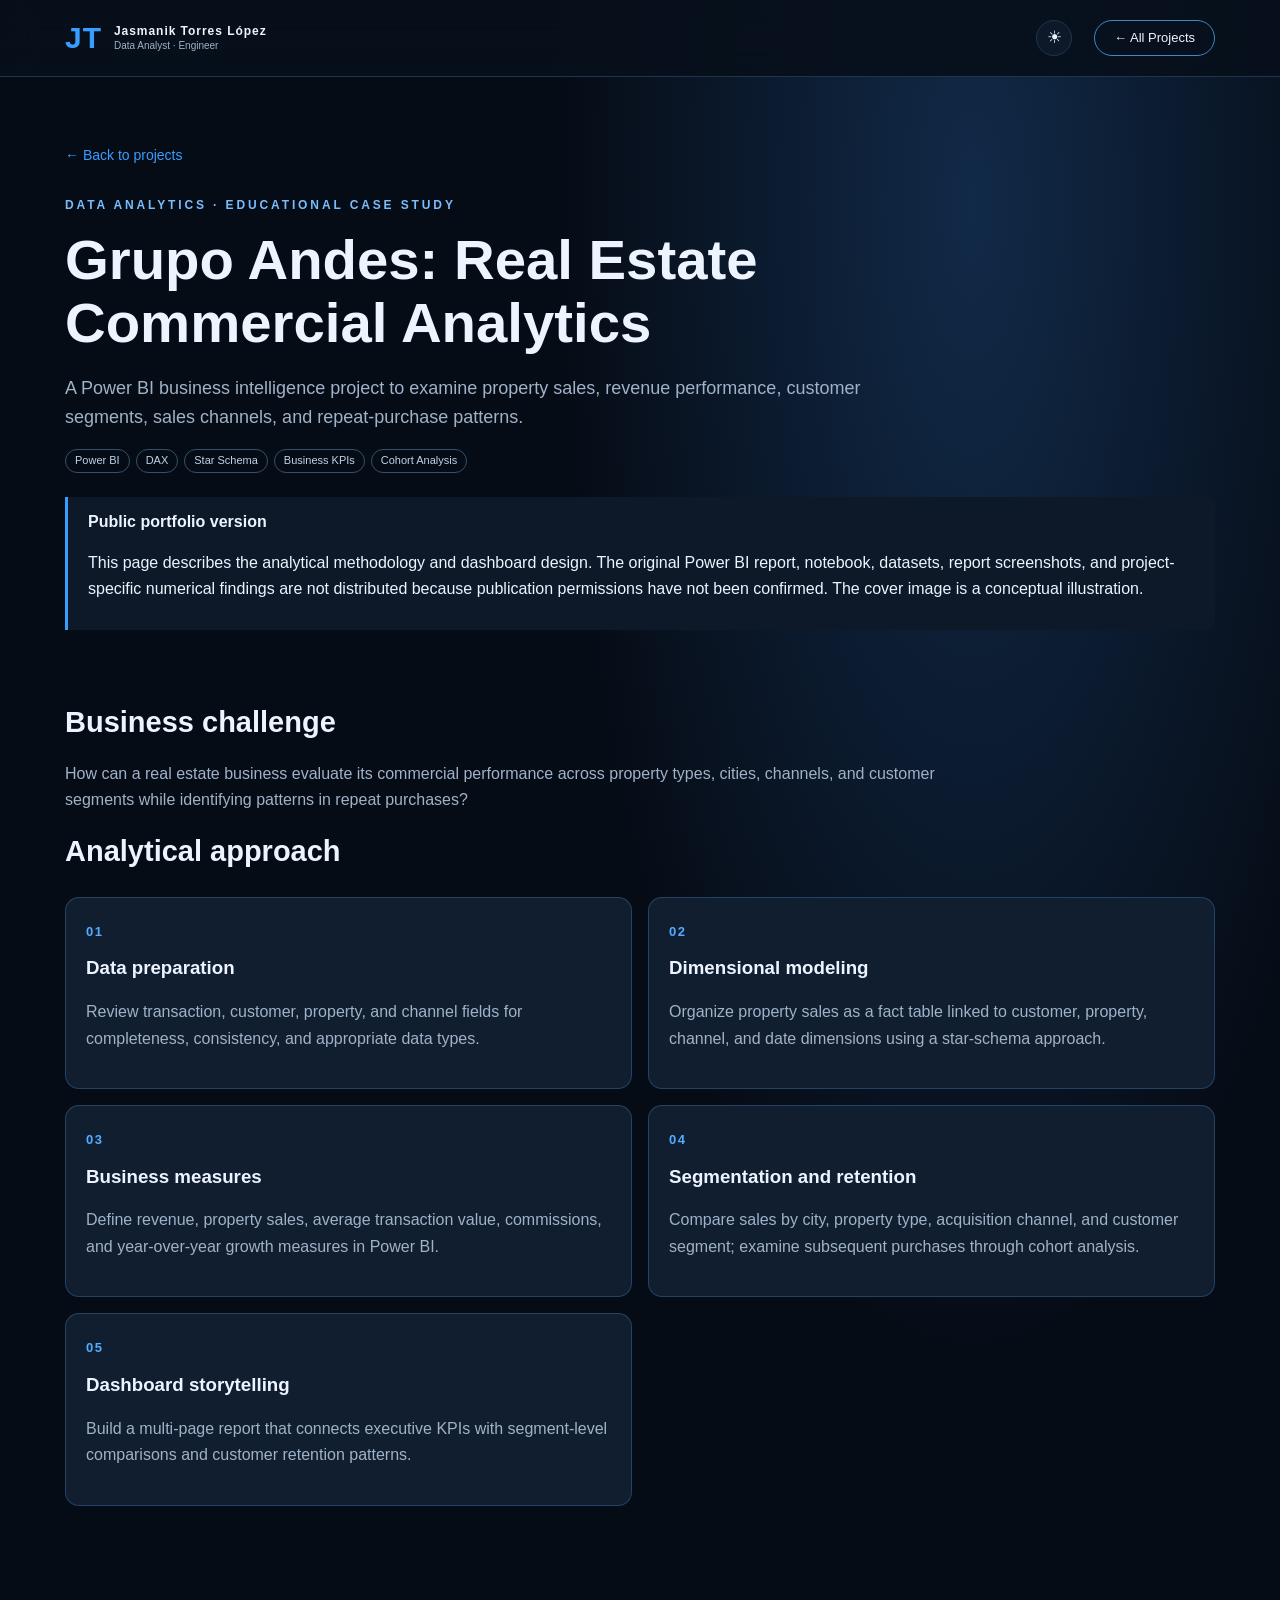
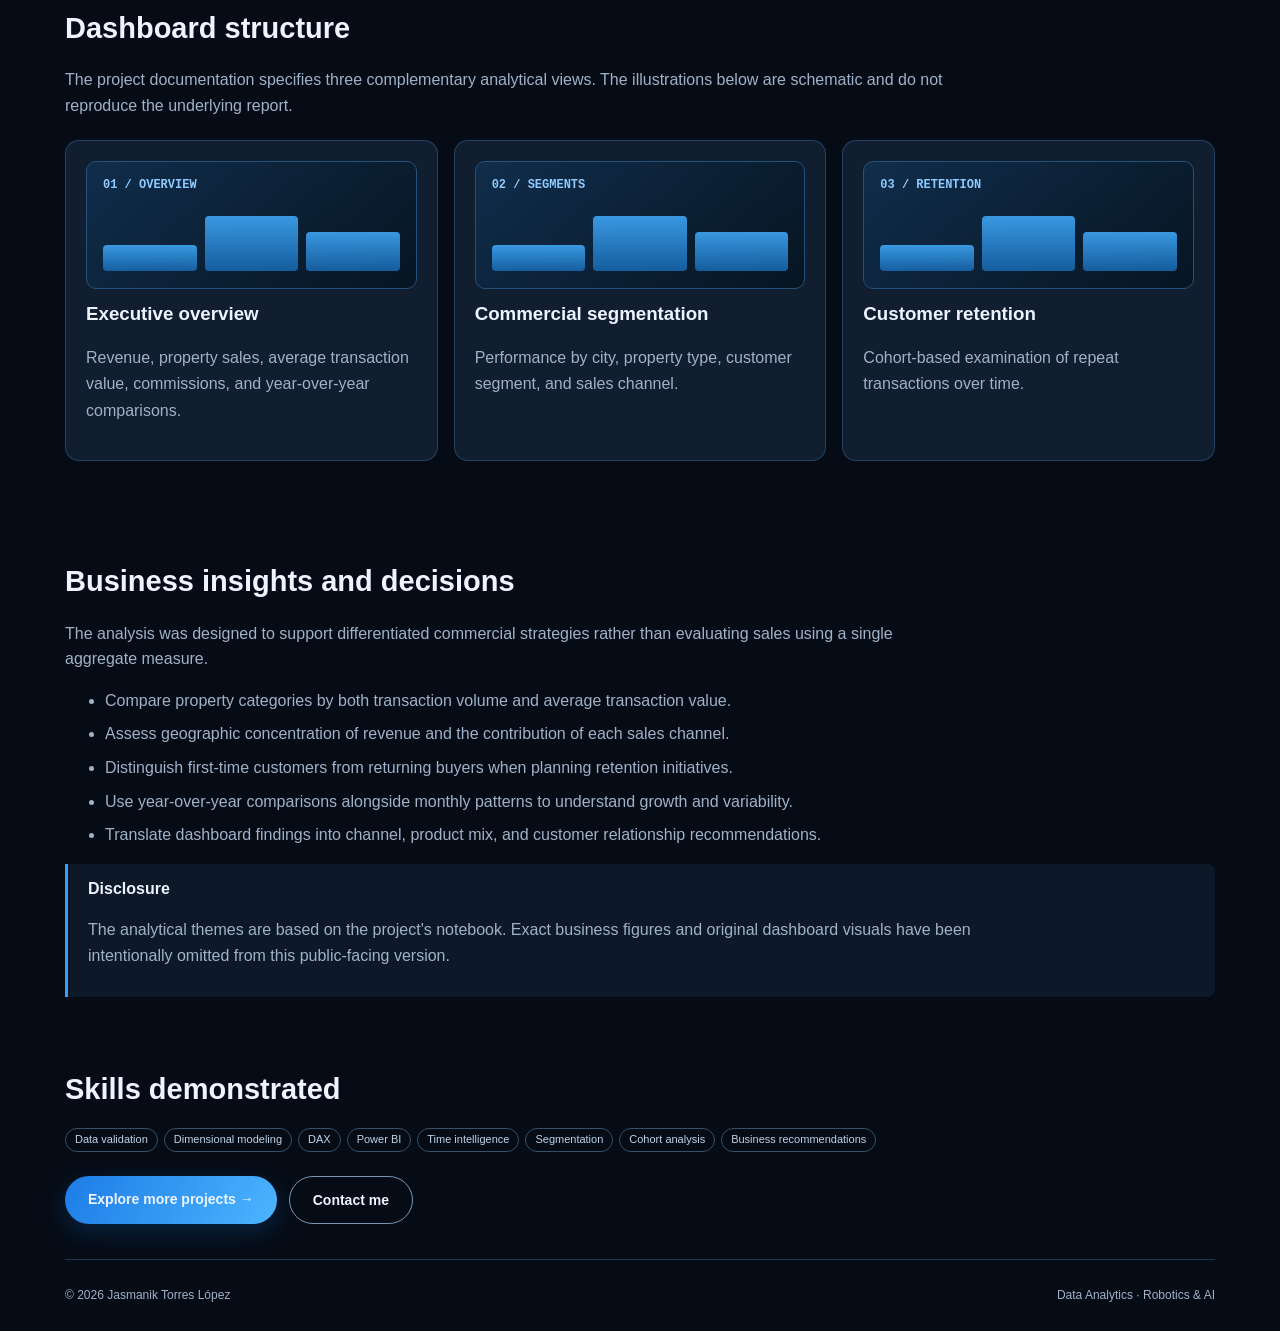
==== grupo-andes.html @ 48ac7ccb "Add files via upload" ====
<!doctype html><html lang="en"><head><meta charset="UTF-8"><meta name="viewport" content="width=device-width,initial-scale=1"><meta name="description" content="Grupo Andes real estate commercial analytics case study, featuring Power BI dashboard architecture and business analysis methodology."><title>Grupo Andes | Real Estate Analytics — Jasmanik Torres López</title><link rel="stylesheet" href="styles.css"></head><body>
<header class="header"><nav class="nav container" aria-label="Main navigation"><a class="brand" href="index.html#home"><span class="monogram">JT</span><span>Jasmanik Torres López<small>Data Analyst · Engineer</small></span></a><button class="theme-toggle" type="button" aria-label="Switch to light mode" title="Toggle color theme">☀</button><a class="nav-github" href="index.html#projects">← All Projects</a></nav></header>
<main><section class="container case-hero"><a class="case-back" href="index.html#projects">← Back to projects</a><p class="eyebrow">DATA ANALYTICS · EDUCATIONAL CASE STUDY</p><h1>Grupo Andes: Real Estate Commercial Analytics</h1><p class="case-lead">A Power BI business intelligence project to examine property sales, revenue performance, customer segments, sales channels, and repeat-purchase patterns.</p><div class="tags"><span>Power BI</span><span>DAX</span><span>Star Schema</span><span>Business KPIs</span><span>Cohort Analysis</span></div><div class="case-note" style="margin-top:24px"><strong>Public portfolio version</strong><p>This page describes the analytical methodology and dashboard design. The original Power BI report, notebook, datasets, report screenshots, and project-specific numerical findings are not distributed because publication permissions have not been confirmed. The cover image is a conceptual illustration.</p></div></section>
<section class="container case-section"><h2>Business challenge</h2><p>How can a real estate business evaluate its commercial performance across property types, cities, channels, and customer segments while identifying patterns in repeat purchases?</p><h2>Analytical approach</h2><div class="safe-steps"><article><span>01</span><h3>Data preparation</h3><p>Review transaction, customer, property, and channel fields for completeness, consistency, and appropriate data types.</p></article><article><span>02</span><h3>Dimensional modeling</h3><p>Organize property sales as a fact table linked to customer, property, channel, and date dimensions using a star-schema approach.</p></article><article><span>03</span><h3>Business measures</h3><p>Define revenue, property sales, average transaction value, commissions, and year-over-year growth measures in Power BI.</p></article><article><span>04</span><h3>Segmentation and retention</h3><p>Compare sales by city, property type, acquisition channel, and customer segment; examine subsequent purchases through cohort analysis.</p></article><article><span>05</span><h3>Dashboard storytelling</h3><p>Build a multi-page report that connects executive KPIs with segment-level comparisons and customer retention patterns.</p></article></div></section>
<section class="container case-section"><h2>Dashboard structure</h2><p>The project documentation specifies three complementary analytical views. The illustrations below are schematic and do not reproduce the underlying report.</p><div class="safe-dashboard-grid"><article class="safe-dashboard"><div class="safe-dashboard-art"><span>01 / OVERVIEW</span><div class="safe-skeleton"><i></i><i></i><i></i></div></div><h3>Executive overview</h3><p>Revenue, property sales, average transaction value, commissions, and year-over-year comparisons.</p></article><article class="safe-dashboard"><div class="safe-dashboard-art"><span>02 / SEGMENTS</span><div class="safe-skeleton"><i></i><i></i><i></i></div></div><h3>Commercial segmentation</h3><p>Performance by city, property type, customer segment, and sales channel.</p></article><article class="safe-dashboard"><div class="safe-dashboard-art"><span>03 / RETENTION</span><div class="safe-skeleton"><i></i><i></i><i></i></div></div><h3>Customer retention</h3><p>Cohort-based examination of repeat transactions over time.</p></article></div></section>
<section class="container case-section"><h2>Business insights and decisions</h2><p>The analysis was designed to support differentiated commercial strategies rather than evaluating sales using a single aggregate measure.</p><ul><li>Compare property categories by both transaction volume and average transaction value.</li><li>Assess geographic concentration of revenue and the contribution of each sales channel.</li><li>Distinguish first-time customers from returning buyers when planning retention initiatives.</li><li>Use year-over-year comparisons alongside monthly patterns to understand growth and variability.</li><li>Translate dashboard findings into channel, product mix, and customer relationship recommendations.</li></ul><div class="case-note"><strong>Disclosure</strong><p>The analytical themes are based on the project's notebook. Exact business figures and original dashboard visuals have been intentionally omitted from this public-facing version.</p></div></section>
<section class="container case-section"><h2>Skills demonstrated</h2><div class="tags"><span>Data validation</span><span>Dimensional modeling</span><span>DAX</span><span>Power BI</span><span>Time intelligence</span><span>Segmentation</span><span>Cohort analysis</span><span>Business recommendations</span></div><div class="case-links" style="margin-top:24px"><a class="btn primary" href="index.html#projects">Explore more projects →</a><a class="btn secondary" href="mailto:jasmanik.t.l.96@gmail.com">Contact me</a></div></section></main><footer class="footer container"><span>© <span id="year"></span> Jasmanik Torres López</span><span>Data Analytics · Robotics &amp; AI</span></footer><script src="script.js"></script></body></html>
---- styles.css ----
:root{color-scheme:dark;--bg:#060c16;--surface:#0d1929;--line:#20354c;--text:#edf4ff;--muted:#a0b2c8;--accent:#399dff}*{box-sizing:border-box}html{scroll-behavior:smooth;scroll-padding-top:95px}body{margin:0;background:radial-gradient(ellipse at 76% 7%,#112a48 0,transparent 30%),var(--bg);font-family:Inter,Segoe UI,Arial,sans-serif;color:var(--text);line-height:1.6}a{color:inherit;text-decoration:none}button{font:inherit;cursor:pointer}.container{width:min(1150px,calc(100% - 44px));margin:auto}.header{position:sticky;top:0;z-index:5;background:#07101be8;backdrop-filter:blur(16px);border-bottom:1px solid var(--line)}.nav{display:flex;align-items:center;justify-content:space-between;gap:22px;min-height:76px}.brand{display:flex;align-items:center;gap:12px;font-size:12px;font-weight:800;letter-spacing:.08em;line-height:1.4}.brand small{display:block;font-weight:400;letter-spacing:0;color:var(--muted)}.monogram{font-size:30px;color:var(--accent)}.nav-links{display:flex;gap:28px;font-size:13px}.nav-links a:hover,.project a:hover{color:var(--accent)}.nav-github{border:1px solid #4487c4;border-radius:25px;padding:7px 19px;font-size:13px}.menu-toggle{display:none;background:none;border:0;color:white;font-size:24px}.hero{display:grid;grid-template-columns:1.05fr .95fr;align-items:center;min-height:490px;gap:50px;padding-top:50px;padding-bottom:50px}.eyebrow{font-size:12px;letter-spacing:.24em;color:#79bdff;font-weight:700}.hero h1{font-size:clamp(42px,5vw,72px);line-height:1.05;letter-spacing:-.05em;margin:14px 0}.hero h1 span{color:var(--accent)}.hero h2{font-size:clamp(17px,2vw,23px);font-weight:600;color:#7fc5ff}.divider-text{color:#506b85}.hero p:not(.eyebrow),.about-text,.section-heading>p:not(.eyebrow){color:var(--muted);max-width:630px}.actions{display:flex;flex-wrap:wrap;gap:12px;margin-top:26px}.btn{padding:12px 23px;border-radius:25px;font-size:14px;font-weight:650}.primary{background:linear-gradient(120deg,#1d7ce6,#4cb5ff);box-shadow:0 8px 25px #1689fa32}.secondary{border:1px solid #7896b5}.hero-art{height:310px;position:relative;background:radial-gradient(ellipse at center,#1645787a,transparent 66%);display:grid;place-items:center}.chart-card{width:78%;height:78%;border:1px solid #315a82;background:linear-gradient(135deg,#0b1a2ce8,#0b213aee);border-radius:14px;padding:22px;transform:perspective(700px) rotateY(-9deg) rotateX(5deg);box-shadow:20px 24px 40px #0008}.chart-title{font-size:12px;letter-spacing:.15em;color:#83bff4}.bars{display:flex;align-items:end;gap:13px;height:80%;border-bottom:1px solid #456581;padding:10px}.bars i{flex:1;background:linear-gradient(#58baff,#145ca4);border-radius:4px 4px 0 0}.code-card{position:absolute;right:0;bottom:2px;background:#07111ff5;border:1px solid #2b5075;border-radius:10px;padding:17px;color:#77c3ff;font:12px/1.9 Consolas,monospace;box-shadow:0 10px 30px #0009}.cursor{color:white}section:not(.hero){padding-top:65px;padding-bottom:35px}.section-heading{margin-bottom:25px}.section-heading h2,.contact h2{font-size:clamp(28px,3vw,38px);line-height:1.2;margin:8px 0}.about-text{font-size:17px}.skills-grid{display:grid;grid-template-columns:repeat(5,1fr);gap:12px}.skill{background:var(--surface);border:1px solid var(--line);border-radius:12px;padding:20px 14px;display:flex;flex-direction:column;gap:8px}.skill>span{color:var(--accent);font-size:26px}.skill strong{font-size:13px}.skill small{color:var(--muted)}.filters{display:flex;gap:10px;flex-wrap:wrap;margin-bottom:22px}.filter{border:1px solid #35506b;color:#e4effc;background:transparent;border-radius:25px;padding:9px 18px;font-size:13px}.filter.active{background:var(--accent);border-color:var(--accent);color:#05101e;font-weight:700}.project-grid{display:grid;grid-template-columns:repeat(3,1fr);gap:18px}.project{border:1px solid var(--line);background:var(--surface);border-radius:13px;overflow:hidden;display:flex;flex-direction:column}.project[hidden]{display:none}.project-visual{height:170px;position:relative;overflow:hidden;background:linear-gradient(145deg,#09243b,#123c63 55%,#081321);padding:14px}.project-visual>span{font-size:10px;letter-spacing:.16em;color:#9fcdf2}.mini-bars{position:absolute;inset:45px 35px 18px;display:flex;gap:12px;align-items:end}.mini-bars i{background:linear-gradient(#56b6ff,#1860b0);flex:1;height:40%;border-radius:3px 3px 0 0}.mini-bars i:nth-child(2){height:65%}.mini-bars i:nth-child(3){height:52%}.mini-bars i:nth-child(4){height:88%}.mini-bars i:nth-child(5){height:74%}.visual-stats{background:radial-gradient(circle at 55% 65%,#206398,#0b1a2b 65%)}.stat-circles{display:flex;position:absolute;inset:55px 30px 25px;align-items:center;justify-content:space-around}.stat-circles b{width:65px;height:65px;border:10px solid #49a9ef;border-right-color:#16344d;border-radius:50%}.stat-circles b:nth-child(2){transform:scale(.7)}.stat-circles b:nth-child(3){transform:scale(.85)}.visual-robot{background:radial-gradient(circle at center,#184b5e,#0a1929 65%)}.track{position:absolute;left:20%;top:36%;width:60%;height:80px;border:2px dashed #3bb5db;border-radius:50%;transform:rotate(-20deg)}.track i{display:block;position:absolute;left:48%;top:-12px;width:20px;height:28px;background:#55b4ff;border-radius:5px}.project-body{padding:18px;display:flex;flex:1;flex-direction:column}.category{font-size:11px;color:#75bbff}.project h3{font-size:19px;margin:9px 0}.project p{color:var(--muted);font-size:14px;margin:0 0 15px;flex:1}.tags{display:flex;gap:6px;flex-wrap:wrap;margin-bottom:17px}.tags span{font-size:11px;border:1px solid #34516b;border-radius:15px;padding:2px 9px;color:#bed4e8}.project a{font-size:13px;font-weight:650;color:#80c5ff}.project-note,.contact-note{color:#8da4bb;font-size:13px}.contact{text-align:center}.contact .actions{justify-content:center}.contact p:not(.eyebrow){color:var(--muted)}.footer{display:flex;justify-content:space-between;gap:15px;border-top:1px solid var(--line);padding:26px 0;color:var(--muted);font-size:12px}@media(max-width:900px){.skills-grid{grid-template-columns:repeat(3,1fr)}.project-grid{grid-template-columns:repeat(2,1fr)}.hero{gap:10px}}@media(max-width:650px){.nav{min-height:65px}.menu-toggle{display:block;margin-left:auto}.nav-github{display:none}.nav-links{display:none;position:absolute;top:65px;left:0;right:0;padding:20px;background:#081525;border-bottom:1px solid var(--line);flex-direction:column;gap:16px}.nav-links.open{display:flex}.hero{grid-template-columns:1fr;padding-top:45px;min-height:unset}.hero-art{height:230px}.skills-grid{grid-template-columns:repeat(2,1fr)}.project-grid{grid-template-columns:1fr}.footer{flex-direction:column}section:not(.hero){padding-top:45px}.brand{font-size:10px}}

/* Version 2: refined project presentation */
.project { transition: transform .22s ease, border-color .22s ease, box-shadow .22s ease; }
.project:hover { transform: translateY(-5px); border-color: rgba(70,164,255,.62); box-shadow: 0 16px 42px rgba(0,0,0,.22); }
.project-body { display: flex; flex-direction: column; align-items: flex-start; }
.project-body .tags { margin-top: auto; }
.project-body > a { margin-top: 14px; }
.project[hidden] { display: none !important; }
.filter:focus-visible, .project a:focus-visible, .btn:focus-visible { outline: 3px solid #70bdff; outline-offset: 3px; }
@media (prefers-reduced-motion: reduce) { .project { transition: none; } }

/* Version 3: theme toggle and refined editorial layout */
.theme-toggle{order:0;margin-left:auto;border:1px solid var(--line);background:var(--surface);color:var(--text);width:36px;height:36px;border-radius:50%;display:grid;place-items:center;font-size:17px}.nav-links{margin-left:auto}.theme-toggle:focus-visible{outline:3px solid var(--accent);outline-offset:3px}.about-text{max-width:820px;line-height:1.85;margin:0 0 14px}.contact-note a{color:var(--accent);text-decoration:underline;text-underline-offset:3px}.hero h1{font-size:clamp(40px,4.8vw,68px)}.skill{transition:border-color .2s}.skill:hover{border-color:var(--accent)}
html[data-theme="light"]{color-scheme:light;--bg:#f5f8fc;--surface:#ffffff;--line:#d5e1ed;--text:#16273b;--muted:#4b6178;--accent:#146bc2}
html[data-theme="light"] body{background:radial-gradient(ellipse at 75% 7%,#e1efff 0,transparent 35%),var(--bg)}
html[data-theme="light"] .header{background:#ffffffed}
html[data-theme="light"] .nav-github{border-color:#8bb5da}
html[data-theme="light"] .hero h2{color:#146bc2}
html[data-theme="light"] .eyebrow,html[data-theme="light"] .category,html[data-theme="light"] .project a{color:#146bc2}
html[data-theme="light"] .filter{color:var(--text);border-color:#a6bfd5}
html[data-theme="light"] .filter.active{color:white}
html[data-theme="light"] .secondary{border-color:#7597b8}
html[data-theme="light"] .tags span{color:#355675;border-color:#bbd0e2}
html[data-theme="light"] .menu-toggle{color:var(--text)}
html[data-theme="light"] .nav-links.open{background:#fff}
html[data-theme="light"] .chart-card,html[data-theme="light"] .code-card{color:#dceeff}
@media(max-width:650px){.theme-toggle{margin-left:auto}.nav-links{margin-left:0}.hero h1{font-size:clamp(36px,9vw,52px)}}

/* Contact actions and clipboard feedback */
.contact-actions{flex-wrap:wrap;justify-content:center}
.contact-actions button.btn{font:inherit;cursor:pointer}
.copy-feedback{min-height:1.5em;color:var(--accent);font-size:.92rem;margin-top:12px}

/* V5: actual project screenshots and dedicated case study */
.project-image-link{display:block;overflow:hidden;background:#fff}.project-image{display:block;width:100%;height:170px;object-fit:cover;object-position:top left;transition:transform .25s}.project-image-link:hover .project-image{transform:scale(1.035)}
.case-hero{padding-top:85px;padding-bottom:38px}.case-hero h1{font-size:clamp(34px,4.4vw,58px);line-height:1.12;max-width:900px;margin:10px 0 20px}.case-lead{font-size:18px;color:var(--muted);max-width:850px}.case-kpis{display:grid;grid-template-columns:repeat(4,1fr);gap:14px;margin-top:28px}.case-kpi{background:var(--surface);border:1px solid var(--line);border-radius:14px;padding:19px}.case-kpi strong{display:block;color:var(--accent);font-size:clamp(22px,2.3vw,30px)}.case-kpi span{display:block;color:var(--muted);font-size:12px}.case-section{padding-top:34px!important}.case-section h2{font-size:29px;margin:0 0 16px}.case-section p,.case-section li{color:var(--muted);max-width:900px}.case-section li{margin:8px 0}.case-shot{width:100%;display:block;border:1px solid var(--line);border-radius:12px;background:white}.case-shot-caption{font-size:13px;color:var(--muted);margin:8px 0 28px}.case-note{border-left:3px solid var(--accent);padding:12px 20px;background:var(--surface);border-radius:0 8px 8px 0}.case-back{display:inline-block;color:var(--accent);font-size:14px;margin-bottom:18px}.case-links{display:flex;flex-wrap:wrap;gap:12px;margin-top:22px}@media(max-width:800px){.case-kpis{grid-template-columns:repeat(2,1fr)}}@media(max-width:480px){.case-kpis{grid-template-columns:1fr 1fr}.case-kpi{padding:12px}}

/* Confidentiality-safe case-study components */
.safe-project-visual {min-height:170px;}
.safe-steps {display:grid;grid-template-columns:repeat(2,minmax(0,1fr));gap:16px;margin:22px 0 30px;}
.safe-steps article,.safe-dashboard {background:var(--card,#101e30);border:1px solid rgba(95,170,250,.25);border-radius:14px;padding:20px;}
.safe-steps article>span {color:#52acff;font-size:13px;font-weight:700;letter-spacing:.12em;}
.safe-steps h3,.safe-dashboard h3 {margin:10px 0;}
.safe-steps p,.safe-dashboard p {line-height:1.65;}
.safe-dashboard-grid {display:grid;grid-template-columns:repeat(3,minmax(0,1fr));gap:16px;margin:22px 0 28px;}
.safe-dashboard-art {background:linear-gradient(140deg,#102d4b,#071522);border:1px solid #25527a;border-radius:10px;padding:16px;min-height:128px;color:#8dcaff;font:700 12px monospace;}
.safe-skeleton {display:flex;gap:8px;align-items:flex-end;height:65px;margin-top:14px;}
.safe-skeleton i {flex:1;height:40%;border-radius:4px;background:linear-gradient(#42adff,#1768b1);opacity:.85;}
.safe-skeleton i:nth-child(2){height:85%;}.safe-skeleton i:nth-child(3){height:60%;}
@media(max-width:760px){.safe-steps,.safe-dashboard-grid{grid-template-columns:1fr;}}

/* V7: project cover photography / conceptual artwork */
.project-cover-image{display:block;width:100%;height:190px;object-fit:cover;object-position:center;transition:transform .3s ease}.project-image-link,.project-cover-frame{display:block;overflow:hidden;background:#0a1b2e}.project-image-link:hover .project-cover-image,.project:hover .project-cover-image{transform:scale(1.025)}

.ackerman-case-cover{display:block;width:100%;max-width:920px;max-height:420px;object-fit:cover;border-radius:14px;border:1px solid var(--line);margin-top:30px}
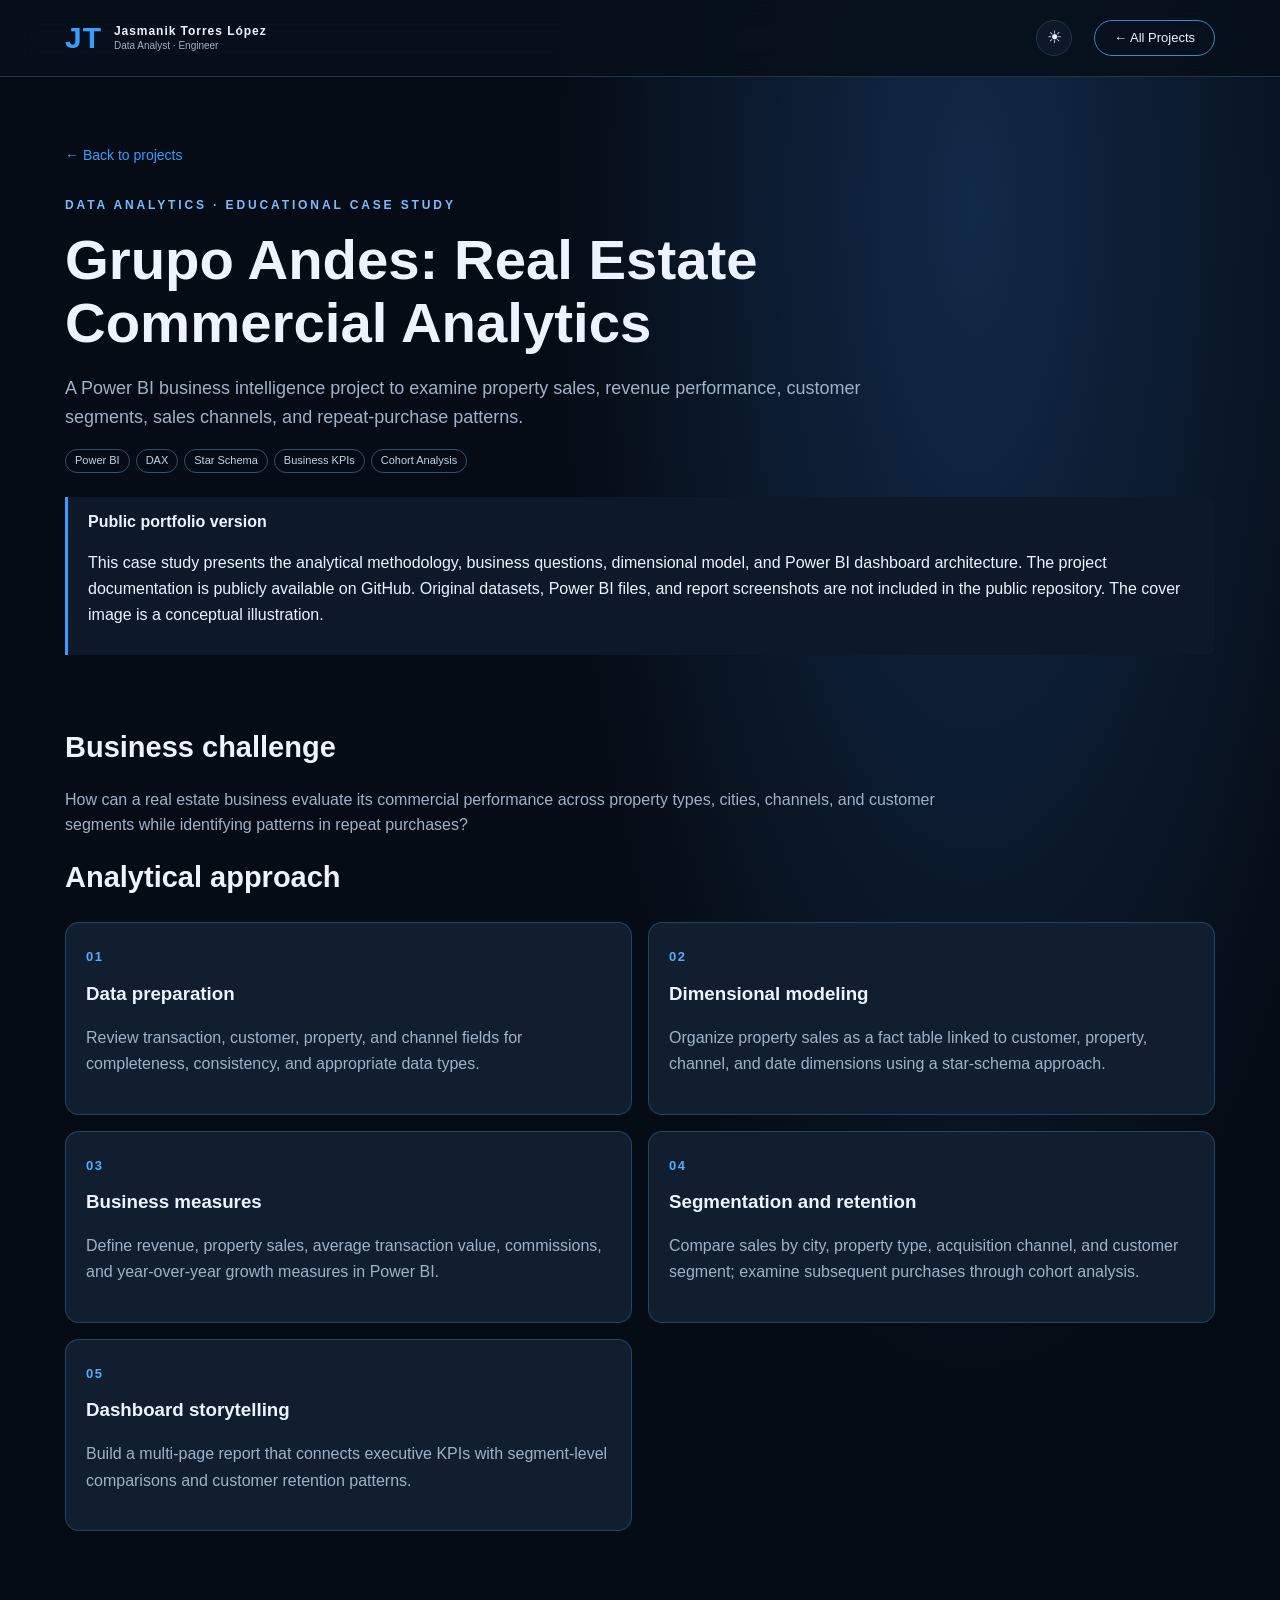
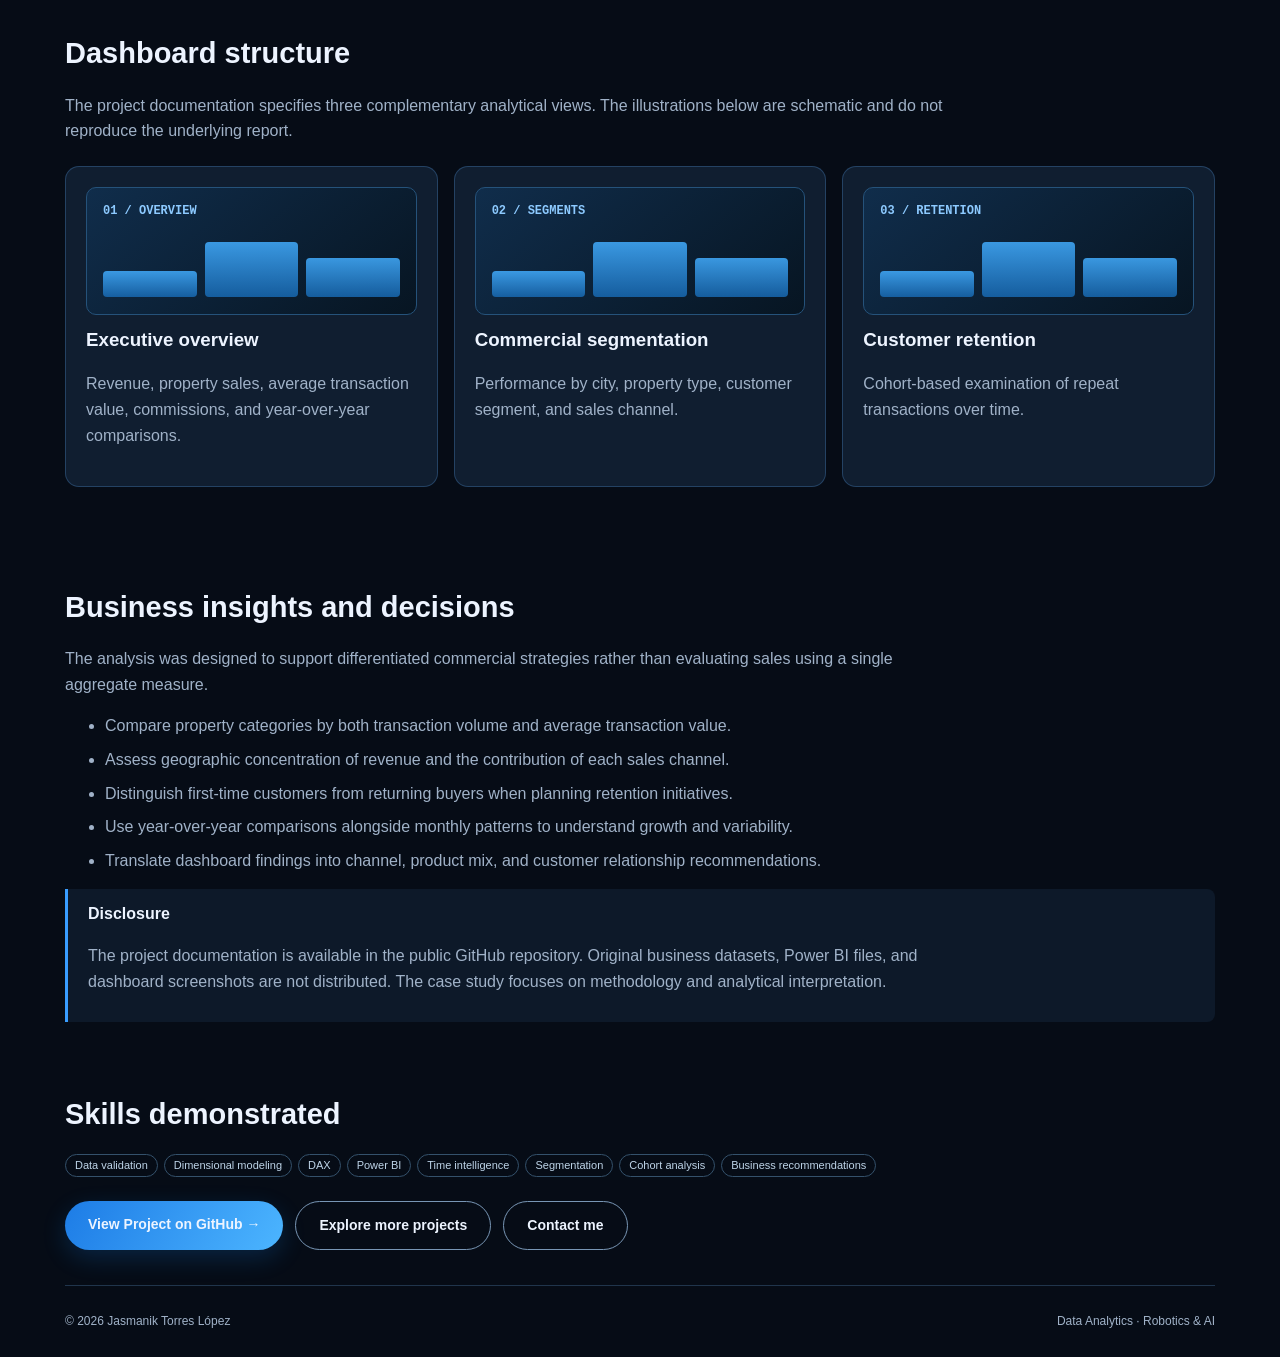
==== commit 3889d382: "Connect Grupo Andes case study to GitHub repository" ====
--- a/grupo-andes.html
+++ b/grupo-andes.html
@@ -1,7 +1,327 @@
-<!doctype html><html lang="en"><head><meta charset="UTF-8"><meta name="viewport" content="width=device-width,initial-scale=1"><meta name="description" content="Grupo Andes real estate commercial analytics case study, featuring Power BI dashboard architecture and business analysis methodology."><title>Grupo Andes | Real Estate Analytics — Jasmanik Torres López</title><link rel="stylesheet" href="styles.css"></head><body>
-<header class="header"><nav class="nav container" aria-label="Main navigation"><a class="brand" href="index.html#home"><span class="monogram">JT</span><span>Jasmanik Torres López<small>Data Analyst · Engineer</small></span></a><button class="theme-toggle" type="button" aria-label="Switch to light mode" title="Toggle color theme">☀</button><a class="nav-github" href="index.html#projects">← All Projects</a></nav></header>
-<main><section class="container case-hero"><a class="case-back" href="index.html#projects">← Back to projects</a><p class="eyebrow">DATA ANALYTICS · EDUCATIONAL CASE STUDY</p><h1>Grupo Andes: Real Estate Commercial Analytics</h1><p class="case-lead">A Power BI business intelligence project to examine property sales, revenue performance, customer segments, sales channels, and repeat-purchase patterns.</p><div class="tags"><span>Power BI</span><span>DAX</span><span>Star Schema</span><span>Business KPIs</span><span>Cohort Analysis</span></div><div class="case-note" style="margin-top:24px"><strong>Public portfolio version</strong><p>This page describes the analytical methodology and dashboard design. The original Power BI report, notebook, datasets, report screenshots, and project-specific numerical findings are not distributed because publication permissions have not been confirmed. The cover image is a conceptual illustration.</p></div></section>
-<section class="container case-section"><h2>Business challenge</h2><p>How can a real estate business evaluate its commercial performance across property types, cities, channels, and customer segments while identifying patterns in repeat purchases?</p><h2>Analytical approach</h2><div class="safe-steps"><article><span>01</span><h3>Data preparation</h3><p>Review transaction, customer, property, and channel fields for completeness, consistency, and appropriate data types.</p></article><article><span>02</span><h3>Dimensional modeling</h3><p>Organize property sales as a fact table linked to customer, property, channel, and date dimensions using a star-schema approach.</p></article><article><span>03</span><h3>Business measures</h3><p>Define revenue, property sales, average transaction value, commissions, and year-over-year growth measures in Power BI.</p></article><article><span>04</span><h3>Segmentation and retention</h3><p>Compare sales by city, property type, acquisition channel, and customer segment; examine subsequent purchases through cohort analysis.</p></article><article><span>05</span><h3>Dashboard storytelling</h3><p>Build a multi-page report that connects executive KPIs with segment-level comparisons and customer retention patterns.</p></article></div></section>
-<section class="container case-section"><h2>Dashboard structure</h2><p>The project documentation specifies three complementary analytical views. The illustrations below are schematic and do not reproduce the underlying report.</p><div class="safe-dashboard-grid"><article class="safe-dashboard"><div class="safe-dashboard-art"><span>01 / OVERVIEW</span><div class="safe-skeleton"><i></i><i></i><i></i></div></div><h3>Executive overview</h3><p>Revenue, property sales, average transaction value, commissions, and year-over-year comparisons.</p></article><article class="safe-dashboard"><div class="safe-dashboard-art"><span>02 / SEGMENTS</span><div class="safe-skeleton"><i></i><i></i><i></i></div></div><h3>Commercial segmentation</h3><p>Performance by city, property type, customer segment, and sales channel.</p></article><article class="safe-dashboard"><div class="safe-dashboard-art"><span>03 / RETENTION</span><div class="safe-skeleton"><i></i><i></i><i></i></div></div><h3>Customer retention</h3><p>Cohort-based examination of repeat transactions over time.</p></article></div></section>
-<section class="container case-section"><h2>Business insights and decisions</h2><p>The analysis was designed to support differentiated commercial strategies rather than evaluating sales using a single aggregate measure.</p><ul><li>Compare property categories by both transaction volume and average transaction value.</li><li>Assess geographic concentration of revenue and the contribution of each sales channel.</li><li>Distinguish first-time customers from returning buyers when planning retention initiatives.</li><li>Use year-over-year comparisons alongside monthly patterns to understand growth and variability.</li><li>Translate dashboard findings into channel, product mix, and customer relationship recommendations.</li></ul><div class="case-note"><strong>Disclosure</strong><p>The analytical themes are based on the project's notebook. Exact business figures and original dashboard visuals have been intentionally omitted from this public-facing version.</p></div></section>
-<section class="container case-section"><h2>Skills demonstrated</h2><div class="tags"><span>Data validation</span><span>Dimensional modeling</span><span>DAX</span><span>Power BI</span><span>Time intelligence</span><span>Segmentation</span><span>Cohort analysis</span><span>Business recommendations</span></div><div class="case-links" style="margin-top:24px"><a class="btn primary" href="index.html#projects">Explore more projects →</a><a class="btn secondary" href="mailto:jasmanik.t.l.96@gmail.com">Contact me</a></div></section></main><footer class="footer container"><span>© <span id="year"></span> Jasmanik Torres López</span><span>Data Analytics · Robotics &amp; AI</span></footer><script src="script.js"></script></body></html>+
+<!doctype html>
+<html lang="en">
+<head>
+  <meta charset="UTF-8">
+  <meta name="viewport" content="width=device-width, initial-scale=1">
+
+  <meta name="description"
+        content="Grupo Andes real estate business analytics case study by Jasmanik Torres López. Power BI, DAX, dimensional modeling, commercial KPIs, customer segmentation, and cohort analysis.">
+
+  <title>Grupo Andes | Real Estate Analytics — Jasmanik Torres López</title>
+
+  <link rel="stylesheet" href="styles.css">
+</head>
+
+<body>
+
+<header class="header">
+  <nav class="nav container" aria-label="Main navigation">
+
+    <a class="brand" href="index.html#home">
+      <span class="monogram">JT</span>
+      <span>
+        Jasmanik Torres López
+        <small>Data Analyst · Engineer</small>
+      </span>
+    </a>
+
+    <button class="theme-toggle"
+            type="button"
+            aria-label="Switch to light mode"
+            title="Toggle color theme">☀</button>
+
+    <a class="nav-github" href="index.html#projects">
+      ← All Projects
+    </a>
+
+  </nav>
+</header>
+
+<main>
+
+  <section class="container case-hero">
+
+    <a class="case-back" href="index.html#projects">
+      ← Back to projects
+    </a>
+
+    <p class="eyebrow">
+      DATA ANALYTICS · EDUCATIONAL CASE STUDY
+    </p>
+
+    <h1>Grupo Andes: Real Estate Commercial Analytics</h1>
+
+    <p class="case-lead">
+      A Power BI business intelligence project to examine property sales,
+      revenue performance, customer segments, sales channels,
+      and repeat-purchase patterns.
+    </p>
+
+    <div class="tags">
+      <span>Power BI</span>
+      <span>DAX</span>
+      <span>Star Schema</span>
+      <span>Business KPIs</span>
+      <span>Cohort Analysis</span>
+    </div>
+
+    <div class="case-note" style="margin-top:24px">
+      <strong>Public portfolio version</strong>
+
+      <p>
+        This case study presents the analytical methodology,
+        business questions, dimensional model, and Power BI
+        dashboard architecture. The project documentation
+        is publicly available on GitHub. Original datasets,
+        Power BI files, and report screenshots are not included
+        in the public repository. The cover image is a
+        conceptual illustration.
+      </p>
+    </div>
+
+  </section>
+
+  <section class="container case-section">
+
+    <h2>Business challenge</h2>
+
+    <p>
+      How can a real estate business evaluate its commercial
+      performance across property types, cities, channels,
+      and customer segments while identifying patterns
+      in repeat purchases?
+    </p>
+
+    <h2>Analytical approach</h2>
+
+    <div class="safe-steps">
+
+      <article>
+        <span>01</span>
+        <h3>Data preparation</h3>
+        <p>
+          Review transaction, customer, property, and channel
+          fields for completeness, consistency,
+          and appropriate data types.
+        </p>
+      </article>
+
+      <article>
+        <span>02</span>
+        <h3>Dimensional modeling</h3>
+        <p>
+          Organize property sales as a fact table linked
+          to customer, property, channel, and date dimensions
+          using a star-schema approach.
+        </p>
+      </article>
+
+      <article>
+        <span>03</span>
+        <h3>Business measures</h3>
+        <p>
+          Define revenue, property sales, average transaction
+          value, commissions, and year-over-year growth
+          measures in Power BI.
+        </p>
+      </article>
+
+      <article>
+        <span>04</span>
+        <h3>Segmentation and retention</h3>
+        <p>
+          Compare sales by city, property type, acquisition
+          channel, and customer segment; examine subsequent
+          purchases through cohort analysis.
+        </p>
+      </article>
+
+      <article>
+        <span>05</span>
+        <h3>Dashboard storytelling</h3>
+        <p>
+          Build a multi-page report that connects executive
+          KPIs with segment-level comparisons and customer
+          retention patterns.
+        </p>
+      </article>
+
+    </div>
+
+  </section>
+
+  <section class="container case-section">
+
+    <h2>Dashboard structure</h2>
+
+    <p>
+      The project documentation specifies three complementary
+      analytical views. The illustrations below are schematic
+      and do not reproduce the underlying report.
+    </p>
+
+    <div class="safe-dashboard-grid">
+
+      <article class="safe-dashboard">
+
+        <div class="safe-dashboard-art">
+          <span>01 / OVERVIEW</span>
+          <div class="safe-skeleton">
+            <i></i><i></i><i></i>
+          </div>
+        </div>
+
+        <h3>Executive overview</h3>
+
+        <p>
+          Revenue, property sales, average transaction value,
+          commissions, and year-over-year comparisons.
+        </p>
+
+      </article>
+
+      <article class="safe-dashboard">
+
+        <div class="safe-dashboard-art">
+          <span>02 / SEGMENTS</span>
+          <div class="safe-skeleton">
+            <i></i><i></i><i></i>
+          </div>
+        </div>
+
+        <h3>Commercial segmentation</h3>
+
+        <p>
+          Performance by city, property type,
+          customer segment, and sales channel.
+        </p>
+
+      </article>
+
+      <article class="safe-dashboard">
+
+        <div class="safe-dashboard-art">
+          <span>03 / RETENTION</span>
+          <div class="safe-skeleton">
+            <i></i><i></i><i></i>
+          </div>
+        </div>
+
+        <h3>Customer retention</h3>
+
+        <p>
+          Cohort-based examination of repeat transactions
+          over time.
+        </p>
+
+      </article>
+
+    </div>
+
+  </section>
+
+  <section class="container case-section">
+
+    <h2>Business insights and decisions</h2>
+
+    <p>
+      The analysis was designed to support differentiated
+      commercial strategies rather than evaluating sales
+      using a single aggregate measure.
+    </p>
+
+    <ul>
+      <li>
+        Compare property categories by both transaction
+        volume and average transaction value.
+      </li>
+
+      <li>
+        Assess geographic concentration of revenue
+        and the contribution of each sales channel.
+      </li>
+
+      <li>
+        Distinguish first-time customers from returning
+        buyers when planning retention initiatives.
+      </li>
+
+      <li>
+        Use year-over-year comparisons alongside monthly
+        patterns to understand growth and variability.
+      </li>
+
+      <li>
+        Translate dashboard findings into channel,
+        product mix, and customer relationship recommendations.
+      </li>
+    </ul>
+
+    <div class="case-note">
+
+      <strong>Disclosure</strong>
+
+      <p>
+        The project documentation is available in the public
+        GitHub repository. Original business datasets,
+        Power BI files, and dashboard screenshots
+        are not distributed. The case study focuses
+        on methodology and analytical interpretation.
+      </p>
+
+    </div>
+
+  </section>
+
+  <section class="container case-section">
+
+    <h2>Skills demonstrated</h2>
+
+    <div class="tags">
+      <span>Data validation</span>
+      <span>Dimensional modeling</span>
+      <span>DAX</span>
+      <span>Power BI</span>
+      <span>Time intelligence</span>
+      <span>Segmentation</span>
+      <span>Cohort analysis</span>
+      <span>Business recommendations</span>
+    </div>
+
+    <div class="case-links" style="margin-top:24px">
+
+      <a class="btn primary"
+         href="https://github.com/JasmanikTL/grupo-andes-real-estate-analytics"
+         target="_blank"
+         rel="noopener noreferrer">
+        View Project on GitHub →
+      </a>
+
+      <a class="btn secondary"
+         href="index.html#projects">
+        Explore more projects
+      </a>
+
+      <a class="btn secondary"
+         href="mailto:jasmanik.t.l.96@gmail.com">
+        Contact me
+      </a>
+
+    </div>
+
+  </section>
+
+</main>
+
+<footer class="footer container">
+  <span>
+    © <span id="year"></span> Jasmanik Torres López
+  </span>
+  <span>Data Analytics · Robotics &amp; AI</span>
+</footer>
+
+<script src="script.js"></script>
+
+</body>
+</html>
